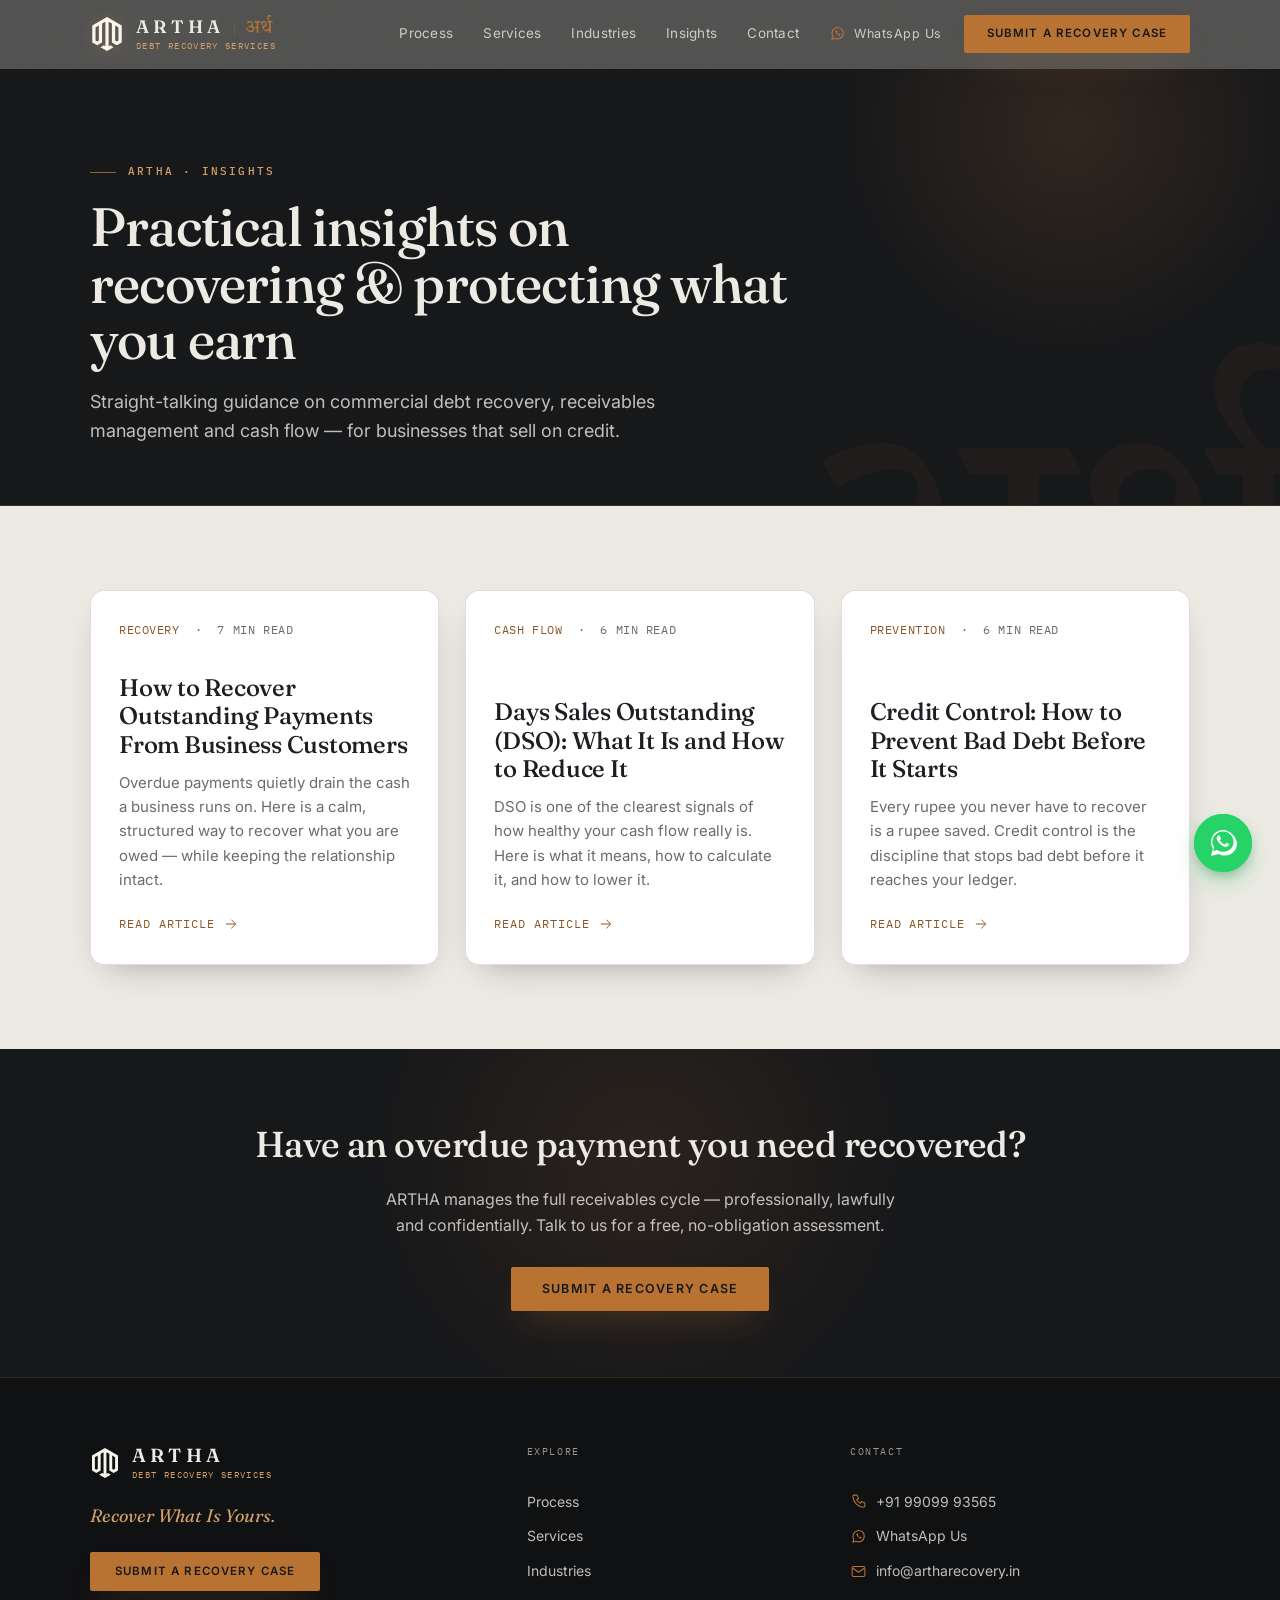
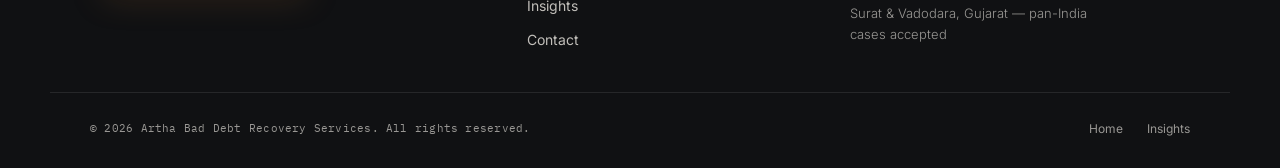
==== blog/index.html @ 4b3d38f6 "Add public Insights blog with 3 articles + SEO - New /blog/ section (listing + 3 articles) in the ch" ====
<!DOCTYPE html>
<html lang="en">
<head>
<meta charset="UTF-8">
<meta name="viewport" content="width=device-width, initial-scale=1.0">
<title>Insights — Commercial Debt Recovery &amp; Cash Flow | ARTHA</title>
<meta name="description" content="Practical insights on commercial debt recovery, receivables management, DSO and cash flow for businesses that sell on credit.">
<meta name="theme-color" content="#17181A">
<link rel="canonical" href="https://artharecovery.in/blog/">
<meta property="og:type" content="website">
<meta property="og:title" content="Insights — Commercial Debt Recovery &amp; Cash Flow | ARTHA">
<meta property="og:description" content="Practical insights on commercial debt recovery, receivables management, DSO and cash flow for businesses that sell on credit.">
<meta property="og:url" content="https://artharecovery.in/blog/">
<meta property="og:site_name" content="ARTHA Debt Recovery Services">
<meta property="og:image" content="https://artharecovery.in/assets/favicon.png">
<meta name="twitter:card" content="summary">
<meta name="twitter:title" content="Insights — Commercial Debt Recovery &amp; Cash Flow | ARTHA">
<meta name="twitter:description" content="Practical insights on commercial debt recovery, receivables management, DSO and cash flow for businesses that sell on credit.">
<link rel="preconnect" href="https://fonts.googleapis.com">
<link rel="preconnect" href="https://fonts.gstatic.com" crossorigin>
<link href="https://fonts.googleapis.com/css2?family=Fraunces:ital,opsz,wght@0,9..144,400;0,9..144,500;0,9..144,600;1,9..144,500;1,9..144,600&family=Inter:wght@300;400;500;600&family=IBM+Plex+Mono:wght@400;500;600&family=Tiro+Devanagari+Sanskrit&display=swap" rel="stylesheet">
<link rel="icon" type="image/svg+xml" href="../assets/favicon.svg">
<link rel="icon" type="image/png" sizes="256x256" href="../assets/favicon.png">
<link rel="apple-touch-icon" href="../assets/favicon.png">
<link rel="stylesheet" href="../style.css">
<script type="application/ld+json">
{
  "@context": "https://schema.org",
  "@type": "Blog",
  "name": "ARTHA Insights",
  "description": "Practical insights on commercial debt recovery, receivables management and cash flow for businesses that sell on credit.",
  "url": "https://artharecovery.in/blog/",
  "publisher": { "@type": "Organization", "name": "ARTHA Debt Recovery Services", "logo": { "@type": "ImageObject", "url": "https://artharecovery.in/assets/favicon.png" } }
}
</script>
</head>
<body>
<a class="skip-link" href="#main">Skip to content</a>
<div class="grain" aria-hidden="true"></div>
<svg width="0" height="0" class="icon-defs" aria-hidden="true" focusable="false" style="position:absolute"><defs>
<symbol id="ic-arrow" viewBox="0 0 24 24"><path d="M5 12h13M13 6l6 6-6 6"/></symbol>
<symbol id="ic-phone" viewBox="0 0 24 24"><path d="M6 3h4l2 5-2.5 1.5a11 11 0 0 0 5 5L16 12l5 2v4a2 2 0 0 1-2 2A16 16 0 0 1 4 5a2 2 0 0 1 2-2z"/></symbol>
<symbol id="ic-whatsapp" viewBox="0 0 24 24"><path d="M4 20l1.4-4.2A8 8 0 1 1 8.6 18.7z"/><path d="M9 9.2c.4 2.2 3.6 5.4 5.8 5.8.7.1 1.4-.6 1.6-1.2.1-.3 0-.5-.2-.6l-1.7-.9c-.2-.1-.4 0-.6.2l-.4.5c-1-.4-2-1.4-2.4-2.4l.5-.4c.2-.2.3-.4.2-.6l-.9-1.7c-.1-.2-.3-.3-.6-.2-.6.2-1.3.9-1.2 1.6z" fill="currentColor" stroke="none"/></symbol>
<symbol id="ic-mail" viewBox="0 0 24 24"><rect x="3" y="5" width="18" height="14" rx="2"/><path d="M4 7.5l8 5.5 8-5.5"/></symbol>
</defs></svg>
<header class="site-header" id="siteHeader">
  <div class="wrap header-row">
    <a class="brand" href="../index.html#top" aria-label="ARTHA Debt Recovery Services — home">
      <img class="brand-mark" src="../assets/logo-mark-white.svg" width="34" height="34" alt="">
      <span class="brand-word">
        <span class="brand-lockup"><span class="brand-en">ARTHA</span><span class="brand-sanskrit" lang="sa">अर्थ</span></span>
        <span class="brand-sub">Debt Recovery Services</span>
      </span>
    </a>
    <nav class="main-nav" aria-label="Primary">
      <a href="../index.html#process">Process</a>
      <a href="../index.html#services">Services</a>
      <a href="../index.html#industries">Industries</a>
      <a href="index.html" aria-current="page">Insights</a>
      <a href="../index.html#contact">Contact</a>
    </nav>
    <div class="header-actions">
      <a class="ghost-link wa-link" href="https://wa.me/919909993565" target="_blank" rel="noopener">
        <svg class="ic ic-sm" aria-hidden="true"><use href="#ic-whatsapp"></use></svg><span>WhatsApp Us</span>
      </a>
      <a class="btn btn-gold nav-cta" href="../index.html#contact">Submit a Recovery Case</a>
    </div>
    <button class="menu-toggle" aria-expanded="false" aria-controls="mobile-nav" aria-label="Open menu"><span></span><span></span><span></span></button>
  </div>
  <nav id="mobile-nav" class="mobile-nav" aria-label="Mobile">
    <a href="../index.html#process">Process</a>
    <a href="../index.html#services">Services</a>
    <a href="../index.html#industries">Industries</a>
    <a href="index.html">Insights</a>
    <a href="../index.html#contact">Contact</a>
    <a class="btn btn-gold" href="../index.html#contact">Submit a Recovery Case</a>
    <a class="ghost-link" href="https://wa.me/919909993565" target="_blank" rel="noopener"><svg class="ic ic-sm" aria-hidden="true"><use href="#ic-whatsapp"></use></svg><span>WhatsApp Us</span></a>
  </nav>
</header>
<main id="main">
  <section class="page-hero">
    <div class="deva-wm" aria-hidden="true" lang="sa">अर्थ</div>
    <div class="wrap">
      <p class="eyebrow">ARTHA · Insights</p>
      <h1>Practical insights on recovering &amp; protecting what you earn</h1>
      <p class="page-sub">Straight-talking guidance on commercial debt recovery, receivables management and cash flow — for businesses that sell on credit.</p>
    </div>
  </section>
  <section class="blog-section">
    <div class="wrap">
      <div class="post-grid">
        <a class="post-card" href="recover-outstanding-payments-from-business-customers.html">
      <p class="meta"><span class="cat">Recovery</span> &nbsp;·&nbsp; 7 min read</p>
      <h2>How to Recover Outstanding Payments From Business Customers</h2>
      <p>Overdue payments quietly drain the cash a business runs on. Here is a calm, structured way to recover what you are owed — while keeping the relationship intact.</p>
      <span class="read">Read article <svg class="ic" aria-hidden="true"><use href="#ic-arrow"></use></svg></span>
    </a><a class="post-card" href="days-sales-outstanding-dso-explained.html">
      <p class="meta"><span class="cat">Cash Flow</span> &nbsp;·&nbsp; 6 min read</p>
      <h2>Days Sales Outstanding (DSO): What It Is and How to Reduce It</h2>
      <p>DSO is one of the clearest signals of how healthy your cash flow really is. Here is what it means, how to calculate it, and how to lower it.</p>
      <span class="read">Read article <svg class="ic" aria-hidden="true"><use href="#ic-arrow"></use></svg></span>
    </a><a class="post-card" href="credit-control-prevent-bad-debt.html">
      <p class="meta"><span class="cat">Prevention</span> &nbsp;·&nbsp; 6 min read</p>
      <h2>Credit Control: How to Prevent Bad Debt Before It Starts</h2>
      <p>Every rupee you never have to recover is a rupee saved. Credit control is the discipline that stops bad debt before it reaches your ledger.</p>
      <span class="read">Read article <svg class="ic" aria-hidden="true"><use href="#ic-arrow"></use></svg></span>
    </a>
      </div>
    </div>
  </section>
  <section class="article-cta">
  <div class="wrap">
    <h2>Have an overdue payment you need recovered?</h2>
    <p>ARTHA manages the full receivables cycle — professionally, lawfully and confidentially. Talk to us for a free, no-obligation assessment.</p>
    <a class="btn btn-gold" href="../index.html#contact">Submit a Recovery Case</a>
  </div>
</section>
</main>
<footer class="site-footer">
  <div class="wrap footer-top">
    <div class="footer-brand">
      <div class="brand brand-footer">
        <img src="../assets/logo-mark-white.svg" width="30" height="30" alt="">
        <span class="brand-word"><span class="brand-en">ARTHA</span><span class="brand-sub">Debt Recovery Services</span></span>
      </div>
      <p class="footer-tag">Recover What Is Yours.</p>
      <a class="btn btn-gold footer-cta" href="../index.html#contact">Submit a Recovery Case</a>
    </div>
    <nav class="footer-nav" aria-label="Footer">
      <p class="footer-col-title">Explore</p>
      <a href="../index.html#process">Process</a>
      <a href="../index.html#services">Services</a>
      <a href="../index.html#industries">Industries</a>
      <a href="index.html">Insights</a>
      <a href="../index.html#contact">Contact</a>
    </nav>
    <div class="footer-contact">
      <p class="footer-col-title">Contact</p>
      <a href="tel:+919909993565"><svg class="ic ic-sm" aria-hidden="true"><use href="#ic-phone"></use></svg>+91 99099 93565</a>
      <a href="https://wa.me/919909993565" target="_blank" rel="noopener"><svg class="ic ic-sm" aria-hidden="true"><use href="#ic-whatsapp"></use></svg>WhatsApp Us</a>
      <a href="mailto:info@artharecovery.in"><svg class="ic ic-sm" aria-hidden="true"><use href="#ic-mail"></use></svg>info@artharecovery.in</a>
      <p class="footer-area">Surat &amp; Vadodara, Gujarat — pan-India cases accepted</p>
    </div>
  </div>
  <div class="wrap footer-bottom">
    <p class="footer-copy">&copy; 2026 Artha Bad Debt Recovery Services. All rights reserved.</p>
    <nav class="footer-legal" aria-label="Legal"><a href="../index.html">Home</a><a href="index.html">Insights</a></nav>
  </div>
</footer>
<div class="wa-float" id="waFloat">
  <div class="wa-bubble" id="waBubble" role="dialog" aria-label="Chat with ARTHA on WhatsApp">
    <button class="wa-bubble-close" id="waBubbleClose" aria-label="Dismiss">&times;</button>
    <p class="wa-bubble-title">We're online</p>
    <p class="wa-bubble-text">Talk to a recovery specialist — confidential &amp; free assessment.</p>
    <a class="wa-bubble-cta" href="https://wa.me/919909993565?text=Hello%20ARTHA%2C%20I%27d%20like%20to%20discuss%20a%20recovery%20case." target="_blank" rel="noopener">Start chat on WhatsApp</a>
  </div>
  <a class="wa-fab" href="https://wa.me/919909993565?text=Hello%20ARTHA%2C%20I%27d%20like%20to%20discuss%20a%20recovery%20case." target="_blank" rel="noopener" aria-label="Chat with ARTHA on WhatsApp">
    <svg class="wa-fab-icon" viewBox="0 0 32 32" aria-hidden="true" fill="currentColor"><path d="M16 3C9.4 3 4 8.4 4 15c0 2.3.7 4.5 1.9 6.4L4 29l7.9-1.9c1.8 1 3.9 1.5 6.1 1.5 6.6 0 12-5.4 12-12S22.6 3 16 3zm0 21.8c-1.9 0-3.7-.5-5.3-1.5l-.4-.2-4.2 1 1.1-4.1-.3-.4C6 18.4 5.4 16.7 5.4 15 5.4 9.2 10.2 4.4 16 4.4S26.6 9.2 26.6 15 21.8 24.8 16 24.8zm5.8-7.9c-.3-.2-1.9-.9-2.2-1s-.5-.2-.7.2-.8 1-1 1.2-.4.3-.7.1c-1.9-.9-3.1-1.7-4.3-3.8-.3-.6.3-.5.9-1.7.1-.2 0-.4 0-.6s-.7-1.7-1-2.3c-.3-.6-.5-.5-.7-.5h-.6c-.2 0-.6.1-.9.4-1 1-1.2 2.4-.5 3.9 1.1 2.3 2.4 4.1 5 5.6 3.2 1.9 3.9 1.4 4.6 1.3.9-.1 1.9-.8 2.2-1.6.3-.8.3-1.4.2-1.6-.1-.1-.3-.2-.6-.4z"/></svg>
    <span class="wa-fab-ping" aria-hidden="true"></span>
  </a>
</div>
<script src="../script.js"></script>
</body>
</html>
---- style.css ----
/* =========================================================
   ARTHA — Commercial Receivables Management
   Design system: Navy · Gold · Cream
   Fraunces (display) · Inter (body) · IBM Plex Mono (data)
   ========================================================= */

:root{
  --ink: #17181A;
  --ink-2: #212227;
  --ink-3: #2B2C31;
  --ink-4: #33343A70;
  --paper: #EDEAE4;
  --paper-2: #E4E0D8;
  --paper-3: #D8D3C8;

  --gold: #B87333;
  --gold-soft: #D3A068;
  --gold-deep: #8C5626;

  --line-on-dark: rgba(184,115,51,0.22);
  --line-on-dark-soft: rgba(184,115,51,0.10);
  --hair-on-dark: rgba(237,234,228,0.10);
  --line-on-light: rgba(23,24,26,0.14);
  --line-on-light-soft: rgba(23,24,26,0.07);

  --ink-text: #1D1E22;
  --muted-light: rgba(237,234,228,0.62);
  --muted-light-2: rgba(237,234,228,0.80);
  --muted-dark: rgba(29,30,34,0.66);

  --font-display: 'Fraunces', Georgia, serif;
  --font-body: 'Inter', -apple-system, BlinkMacSystemFont, sans-serif;
  --font-mono: 'IBM Plex Mono', ui-monospace, monospace;

  --shadow-card: 0 30px 60px -30px rgba(0,0,0,0.6);
  --shadow-soft: 0 14px 34px -18px rgba(23,24,26,0.4);
  --shadow-gold: 0 16px 34px -14px rgba(184,115,51,0.42);

  --ease: cubic-bezier(.2,.6,.2,1);
  --maxw: 1180px;
  --pad: clamp(20px, 5vw, 40px);
}

*{ box-sizing: border-box; }
html{ scroll-behavior: smooth; -webkit-text-size-adjust: 100%; }
html{ scroll-padding-top: 88px; }

body{
  margin:0;
  font-family: var(--font-body);
  color: var(--ink-text);
  background: var(--paper);
  line-height: 1.62;
  font-size: 16px;
  -webkit-font-smoothing: antialiased;
  text-rendering: optimizeLegibility;
  overflow-x: hidden;
}

img{ max-width: 100%; display: block; }
a{ color: inherit; }
:focus-visible{ outline: 2px solid var(--gold); outline-offset: 3px; border-radius: 1px; }

.wrap{ max-width: var(--maxw); margin: 0 auto; padding: 0 var(--pad); position: relative; }

.skip-link{
  position: absolute; left: -999px; top: 0; background: var(--gold); color: var(--ink);
  padding: 10px 16px; z-index: 300; font-weight: 600; text-decoration: none;
}
.skip-link:focus{ left: 12px; top: 12px; }

/* ---------- Typography ---------- */
h1,h2,h3{ font-family: var(--font-display); font-weight: 500; margin: 0; letter-spacing: -0.015em; }

.eyebrow{
  font-family: var(--font-mono); text-transform: uppercase; letter-spacing: 0.2em;
  font-size: 11px; color: var(--gold-soft); margin: 0 0 18px; font-weight: 500;
  display: inline-flex; align-items: center; gap: 12px;
}
.eyebrow::before{ content:''; width: 26px; height: 1px; background: var(--gold); opacity: .8; }
.eyebrow-dark{ color: var(--gold-deep); }
.eyebrow-dark::before{ background: var(--gold-deep); }

.section-head{ max-width: 760px; margin-bottom: clamp(40px, 6vw, 64px); }
.section-title{ font-size: clamp(29px, 4.2vw, 46px); line-height: 1.08; margin-bottom: 20px; max-width: 22ch; }
.section-title-light{ color: var(--paper); }
.section-sub{ max-width: 60ch; color: var(--muted-dark); font-size: clamp(15px, 1.6vw, 17px); font-weight: 400; margin: 0; }
.section-sub-light{ color: var(--muted-light-2); }

/* ---------- Ornament ---------- */
.ornament{ position: relative; height: 8px; width: 120px; margin-bottom: 26px; }
.ornament::before{ content:''; position:absolute; left:0; top:50%; width:100%; height:1px; transform: translateY(-50%);
  background: linear-gradient(90deg, var(--gold), rgba(184,115,51,0)); }
.ornament::after{ content:''; position:absolute; left:0; top:50%; width:6px; height:6px; background: var(--gold);
  transform: translate(0,-50%) rotate(45deg); }

/* ---------- Icons ---------- */
.ic{ width: 24px; height: 24px; fill: none; stroke: currentColor; stroke-width: 1.5;
  stroke-linecap: round; stroke-linejoin: round; flex: none; }
.ic-sm{ width: 17px; height: 17px; }
.ic-lg{ width: 34px; height: 34px; stroke-width: 1.3; }

/* ---------- Buttons ---------- */
.btn{
  display: inline-flex; align-items:center; justify-content:center; gap: 9px;
  padding: 15px 30px; border-radius: 2px; font-weight: 600;
  text-decoration: none; font-size: 12.5px; border: 1px solid transparent;
  transition: transform .22s var(--ease), background .22s var(--ease), box-shadow .22s var(--ease), border-color .22s var(--ease), color .22s var(--ease);
  text-transform: uppercase; letter-spacing: 0.1em; font-family: var(--font-body);
  cursor: pointer; line-height: 1;
}
.btn-gold{ background: var(--gold); color: var(--ink); box-shadow: var(--shadow-gold); }
.btn-gold:hover{ background: var(--gold-soft); transform: translateY(-2px); box-shadow: 0 20px 40px -14px rgba(184,115,51,0.55); }
.btn-ghost{ border-color: rgba(237,234,228,0.32); color: var(--paper); }
.btn-ghost:hover{ border-color: var(--gold); background: rgba(184,115,51,0.08); color: var(--gold-soft); transform: translateY(-2px); }
.btn-block{ width: 100%; }
.btn .ic{ stroke-width: 1.6; }

.ghost-link{
  display: inline-flex; align-items: center; gap: 8px; text-decoration: none;
  font-size: 12.5px; letter-spacing: 0.04em; color: var(--muted-light-2);
  transition: color .2s var(--ease);
}
.ghost-link:hover{ color: var(--gold-soft); }
.ghost-link .ic{ color: var(--gold); }

/* =========================================================
   HEADER
   ========================================================= */
.site-header{
  position: sticky; top:0; z-index: 100;
  background: rgba(23,24,26,0.72);
  backdrop-filter: blur(10px) saturate(120%);
  -webkit-backdrop-filter: blur(10px) saturate(120%);
  border-bottom: 1px solid transparent;
  transition: background .3s var(--ease), border-color .3s var(--ease), box-shadow .3s var(--ease);
}
.site-header.scrolled{
  background: rgba(18,19,21,0.94);
  border-bottom-color: var(--line-on-dark);
  box-shadow: 0 10px 30px -22px rgba(0,0,0,0.8);
}
.header-row{ display:flex; align-items:center; gap: 30px; padding: 15px var(--pad); color: var(--paper); }
.brand{ display:flex; align-items:center; gap:12px; text-decoration:none; color:var(--paper); margin-right: auto; }
.brand-mark{ filter: drop-shadow(0 2px 8px rgba(184,115,51,0.28)); }
.brand-word{ display:flex; flex-direction: column; line-height: 1.25; }
.brand-en{ font-family: var(--font-display); font-size: 18px; letter-spacing: 0.22em; font-weight: 600; }
.brand-sub{ font-family: var(--font-mono); font-size: 8.5px; letter-spacing: 0.16em; color: var(--gold-soft); text-transform: uppercase; margin-top: 2px; }

.main-nav{ display:flex; gap: 30px; font-size: 13.5px; letter-spacing: 0.02em; }
.main-nav a{ text-decoration:none; color: var(--muted-light-2); transition: color .18s; position: relative; padding: 4px 0; }
.main-nav a::after{ content:''; position:absolute; left:0; bottom:0; width:0; height:1px; background: var(--gold); transition: width .25s var(--ease); }
.main-nav a:hover{ color: var(--paper); }
.main-nav a:hover::after{ width: 100%; }

.header-actions{ display:flex; align-items:center; gap: 22px; }
.nav-cta{ padding: 12px 22px; font-size: 11.5px; }

.menu-toggle{ display:none; background:none; border:0; padding:8px; cursor:pointer; }
.menu-toggle span{ display:block; width:24px; height:1.5px; background:var(--gold); margin:5px 0; transition: transform .3s var(--ease), opacity .2s; }
.menu-toggle[aria-expanded="true"] span:nth-child(1){ transform: translateY(6.5px) rotate(45deg); }
.menu-toggle[aria-expanded="true"] span:nth-child(2){ opacity: 0; }
.menu-toggle[aria-expanded="true"] span:nth-child(3){ transform: translateY(-6.5px) rotate(-45deg); }

.mobile-nav{ display:none; flex-direction:column; gap: 4px; padding: 8px var(--pad) 26px; background: rgba(18,19,21,0.98); border-top:1px solid var(--line-on-dark); }
.mobile-nav a{ text-decoration:none; color: var(--muted-light-2); font-size: 15px; padding: 13px 0; border-bottom: 1px solid var(--hair-on-dark); }
.mobile-nav a.btn{ border: 1px solid transparent; justify-content: center; margin-top: 16px; padding: 15px; }
.mobile-nav .ghost-link{ border-bottom: none; padding-top: 18px; justify-content: center; }
.mobile-nav.open{ display:flex; animation: fadeDown .3s var(--ease); }
@keyframes fadeDown{ from{ opacity:0; transform: translateY(-8px);} to{ opacity:1; transform:none;} }

/* =========================================================
   HERO
   ========================================================= */
.hero{
  position: relative; overflow: hidden;
  background:
    radial-gradient(ellipse 900px 560px at 12% -10%, rgba(184,115,51,0.12), transparent 60%),
    radial-gradient(ellipse 800px 560px at 105% 8%, rgba(184,115,51,0.07), transparent 55%),
    var(--ink);
  color: var(--paper);
  padding: clamp(70px, 10vw, 118px) 0 clamp(64px, 8vw, 96px);
  margin-top: -1px;
}
.hero-grid-lines{
  position:absolute; inset:0; pointer-events:none; opacity:.5;
  background-image:
    repeating-linear-gradient(90deg, rgba(184,115,51,0.05) 0 1px, transparent 1px 88px),
    repeating-linear-gradient(0deg, rgba(184,115,51,0.035) 0 1px, transparent 1px 88px);
  mask-image: radial-gradient(ellipse 80% 80% at 60% 40%, #000 30%, transparent 78%);
  -webkit-mask-image: radial-gradient(ellipse 80% 80% at 60% 40%, #000 30%, transparent 78%);
}
.hero-watermark{
  position:absolute; right: -70px; top: 50%; transform: translateY(-50%);
  width: min(560px, 60vw); opacity: 0.04; pointer-events:none; z-index:0;
}
.hero-grid{ display:grid; grid-template-columns: 1.08fr 0.92fr; gap: clamp(40px, 5vw, 68px); align-items:center; position: relative; z-index: 1; }
.hero h1{ font-size: clamp(38px, 5.6vw, 66px); line-height: 1.03; color: var(--paper); font-weight: 500; letter-spacing: -0.02em; }
.hero-h1-accent{ color: var(--gold); font-style: italic; font-weight: 500; }
.hero-sub{ margin: 26px 0 0; max-width: 50ch; color: var(--muted-light-2); font-size: clamp(15.5px, 1.7vw, 17.5px); font-weight: 300; }
.hero-tagline{ margin: 24px 0 34px; font-family: var(--font-display); font-style: italic; font-size: 20px; color: var(--gold-soft); }
.hero-tagline span{ position: relative; padding-left: 40px; }
.hero-tagline span::before{ content:''; position:absolute; left:0; top:50%; width:28px; height:1px; background: var(--gold); }
.hero-actions{ display:flex; gap: 14px; flex-wrap: wrap; }
.hero-trust{ margin: 26px 0 0; font-family: var(--font-mono); font-size: 11.5px; letter-spacing: 0.08em; color: var(--muted-light); text-transform: uppercase; }
.hero-trust .dot{ color: var(--gold); margin: 0 6px; }

/* ----- Recovery Case dashboard ----- */
.case-card{
  background: linear-gradient(160deg, var(--ink-3), var(--ink-2) 70%);
  border: 1px solid var(--line-on-dark); border-radius: 4px;
  padding: 26px 28px 28px; position: relative; overflow: hidden;
  box-shadow: var(--shadow-card);
}
.case-card::after{
  content:''; position:absolute; inset:0; pointer-events:none;
  background: repeating-linear-gradient(115deg, rgba(184,115,51,0.03) 0 1px, transparent 1px 60px);
}
.case-card.framed::before{
  content:''; position:absolute; top:9px; left:9px; right:9px; bottom:9px;
  border: 1px solid var(--line-on-dark-soft); border-radius: 2px; pointer-events:none;
}
.case-card-head{ display:flex; justify-content: space-between; align-items:center; padding-bottom: 16px; border-bottom: 1px solid var(--line-on-dark); margin-bottom: 6px; position: relative; z-index:1; }
.case-tag{ font-family: var(--font-mono); font-size: 11px; letter-spacing: 0.18em; color: var(--gold-soft); text-transform: uppercase; display:inline-flex; align-items:center; gap:9px; font-weight:500; }
.case-sample{ font-family: var(--font-mono); font-size: 9px; letter-spacing: 0.14em; color: var(--muted-light); text-transform: uppercase; border: 1px solid var(--line-on-dark); padding: 3px 8px; border-radius: 2px; }
.case-rows{ margin:0; position: relative; z-index:1; }
.case-row{ display:flex; justify-content: space-between; align-items:center; gap: 16px; padding: 11px 0; border-bottom: 1px solid var(--hair-on-dark); font-family: var(--font-mono); font-size: 13px; }
.case-row:last-child{ border-bottom: none; }
.case-row dt{ color: var(--muted-light); font-weight:400; letter-spacing: 0.02em; }
.case-row dd{ margin:0; color: var(--paper); text-align: right; }
.case-row.emphasis dd{ color: var(--gold-soft); font-size: 16px; font-weight: 600; }
.status-active{ color: #8FD4A0 !important; display:inline-flex; align-items:center; gap: 7px; }
.pulse{ width: 7px; height: 7px; border-radius: 50%; background: #6FCB86; box-shadow: 0 0 0 0 rgba(111,203,134,0.6); animation: pulse 2s infinite; flex:none; }
.case-tag .pulse{ background: var(--gold); box-shadow: 0 0 0 0 rgba(184,115,51,0.6); }
@keyframes pulse{ 0%{ box-shadow: 0 0 0 0 rgba(111,203,134,0.5);} 70%{ box-shadow: 0 0 0 6px rgba(111,203,134,0);} 100%{ box-shadow: 0 0 0 0 rgba(111,203,134,0);} }

.case-progress{ margin-top: 18px; position: relative; z-index:1; }
.case-progress-head{ display:flex; justify-content: space-between; font-family: var(--font-mono); font-size: 11px; letter-spacing: 0.06em; text-transform: uppercase; color: var(--muted-light); margin-bottom: 9px; }
.case-progress-val{ color: var(--gold-soft); font-weight: 600; }
.progress-track{ height: 6px; background: rgba(237,234,228,0.08); border-radius: 3px; overflow: hidden; }
.progress-fill{ display:block; height: 100%; width: 0; background: linear-gradient(90deg, var(--gold-deep), var(--gold)); border-radius: 3px; transition: width 1.4s var(--ease); }
.progress-fill.animate{ width: var(--target); }

.case-stages{ list-style:none; display:flex; margin: 22px 0 0; padding: 0; position: relative; z-index:1; counter-reset: st; }
.case-stages li{ flex:1; text-align:center; font-family: var(--font-mono); font-size: 8.5px; letter-spacing: 0.04em; text-transform: uppercase; color: var(--muted-light); position: relative; padding-top: 16px; }
.case-stages li::before{ content:''; position:absolute; top: 3px; left:50%; transform: translateX(-50%); width: 8px; height: 8px; border-radius:50%; border: 1px solid var(--line-on-dark); background: var(--ink-2); z-index:1; }
.case-stages li::after{ content:''; position:absolute; top: 6.5px; left: 50%; width: 100%; height:1px; background: var(--line-on-dark); }
.case-stages li:last-child::after{ display:none; }
.case-stages li.done{ color: var(--gold-soft); }
.case-stages li.done::before{ background: var(--gold); border-color: var(--gold); }
.case-stages li.done::after{ background: var(--gold); }
.case-stages li.current{ color: var(--paper); }
.case-stages li.current::before{ background: var(--ink); border-color: var(--gold); box-shadow: 0 0 0 3px rgba(184,115,51,0.2); }

/* =========================================================
   Shared section paddings & textures
   ========================================================= */
section{ padding: clamp(64px, 8vw, 104px) 0; position: relative; }

.value, .cashflow, .journey, .industries, .why, .faq{ background: var(--paper); }
.value{ background: var(--paper); }
.problem, .process, .services, .casestudy, .about, .contact{ background: var(--ink); color: var(--paper); }

/* faint ledger-rule texture on light sections */
.value, .journey, .industries, .why, .faq{
  background-image: repeating-linear-gradient(to bottom, transparent 0 33px, rgba(23,24,26,0.028) 33px 34px);
}
/* subtle gold weave on dark sections */
.problem, .process, .services, .about, .contact{
  background-image:
    radial-gradient(ellipse 900px 400px at 90% -5%, rgba(184,115,51,0.05), transparent 60%),
    repeating-linear-gradient(115deg, rgba(184,115,51,0.018) 0 1px, transparent 1px 66px);
}
.cashflow{ background: var(--paper-2); }

/* =========================================================
   VALUE / TRUST
   ========================================================= */
.value-grid{ display:grid; grid-template-columns: repeat(4, 1fr); gap: 1px; background: var(--line-on-light); border: 1px solid var(--line-on-light); }
.value-card{ background: var(--paper); padding: 34px 28px; display:flex; flex-direction: column; gap: 14px; position: relative; transition: background .25s var(--ease); }
.value-card:hover{ background: var(--paper-2); }
.value-no{ font-family: var(--font-mono); font-size: 11px; color: var(--gold-deep); letter-spacing: 0.1em; }
.value-card .ic-lg{ color: var(--gold-deep); margin-top: 4px; }
.value-card h3{ font-size: 20px; font-weight: 500; margin-top: 4px; }
.value-card p{ margin:0; color: var(--muted-dark); font-size: 14.5px; }

/* =========================================================
   PROBLEM
   ========================================================= */
.problem-list{ list-style:none; margin: 0; padding: 0; display:grid; grid-template-columns: repeat(2, 1fr); gap: 0; border-top: 1px solid var(--line-on-dark); }
.problem-list li{
  display:flex; align-items:center; gap: 16px; padding: 20px 4px; font-size: 16px; color: var(--muted-light-2);
  border-bottom: 1px solid var(--line-on-dark); font-weight: 300;
}
.problem-list li:nth-child(odd){ border-right: 1px solid var(--line-on-dark); padding-right: 28px; }
.problem-list li:nth-child(even){ padding-left: 28px; }
.tick{ width: 22px; height: 22px; flex:none; border: 1px solid var(--gold); border-radius: 50%; position: relative; }
.tick::before{ content:''; position:absolute; left:6px; top:10px; width:4px; height:7px; border-right: 1.5px solid var(--gold); border-bottom: 1.5px solid var(--gold); transform: rotate(45deg); }

/* =========================================================
   CASH FLOW
   ========================================================= */
.cashflow-grid{ display:grid; grid-template-columns: 0.95fr 1.05fr; gap: clamp(36px, 5vw, 68px); align-items:center; }
.pull-quote{
  margin: 30px 0 0; padding: 18px 0 4px 26px; border-left: 2px solid var(--gold);
  font-family: var(--font-display); font-style: italic; font-size: clamp(19px, 2.4vw, 25px);
  color: var(--ink-text); font-weight: 500; line-height: 1.35;
}
.cashflow-figure{ margin: 0; }
.cashflow-svg{ width: 100%; height: auto; overflow: visible; }
.cf-grid line{ stroke: var(--line-on-light-soft); stroke-width: 1; }
.cf-area{ opacity: 0; animation: fadeIn 1.2s var(--ease) .3s forwards; }
.cf-line{ fill:none; stroke: var(--gold); stroke-width: 2.4; stroke-linecap: round; stroke-linejoin: round;
  stroke-dasharray: 620; stroke-dashoffset: 620; }
.cf-line.draw{ animation: draw 1.6s var(--ease) forwards; }
.cf-nodes circle{ fill: var(--paper-2); stroke: var(--gold); stroke-width: 2; }
.cf-nodes circle.low{ fill: var(--gold-deep); stroke: var(--gold-deep); }
.cf-nodes circle.high{ fill: var(--gold); }
@keyframes draw{ to{ stroke-dashoffset: 0; } }
@keyframes fadeIn{ to{ opacity: 1; } }
.cashflow-steps{ list-style:none; display:flex; flex-wrap: wrap; gap: 8px 6px; margin: 22px 0 0; padding: 0; counter-reset: cf; }
.cashflow-steps li{ font-family: var(--font-mono); font-size: 10.5px; letter-spacing: 0.03em; text-transform: uppercase; color: var(--muted-dark);
  padding: 6px 12px; border: 1px solid var(--line-on-light); border-radius: 2px; background: var(--paper); }
.cashflow-steps li.low{ color: var(--gold-deep); border-color: var(--gold-deep); }
.cashflow-steps li.high{ color: var(--ink); border-color: var(--gold); background: rgba(184,115,51,0.14); }

/* =========================================================
   PROCESS — 5-stage timeline
   ========================================================= */
.stage-timeline{ list-style:none; margin: 0; padding: 0; display:grid; grid-template-columns: repeat(5, 1fr); gap: 0; position: relative; }
.stage-timeline::before{ content:''; position:absolute; top: 21px; left: 6%; right: 6%; height: 1px; background: linear-gradient(90deg, var(--gold-deep), var(--gold)); z-index:0; transform-origin: left center; }
.js .stage-timeline::before{ transform: scaleX(0); }
.js .stage-timeline.activate::before{ animation: lineGrowX 1.1s var(--ease) forwards; }
@keyframes lineGrowX{ to{ transform: scaleX(1); } }
.stage{ position: relative; padding: 0 16px; text-align: left; }
.stage:first-child{ padding-left: 0; }
.stage-node{ width: 14px; height: 14px; border-radius: 50%; background: var(--ink); border: 2px solid var(--gold); position: relative; z-index: 1; display:block; margin: 15px 0 24px; box-shadow: 0 0 0 6px var(--ink); }
.stage-no{ font-family: var(--font-mono); font-size: 12px; color: var(--gold); letter-spacing: 0.1em; }
.stage h3{ color: var(--paper); font-size: 21px; font-weight: 500; margin: 0 0 10px; }
.stage p{ margin: 0; color: var(--muted-light); font-size: 14px; font-weight: 300; max-width: 22ch; }

/* =========================================================
   RECOVERY JOURNEY
   ========================================================= */
.journey-map{ list-style:none; margin: 0; padding: 0; display:flex; align-items:flex-start; position: relative; }
.journey-map::before{ content:''; position:absolute; top: 7px; left: 0; right: 0; height: 1px; background: linear-gradient(90deg, var(--gold), var(--line-on-light)); z-index: 0; transform-origin: left center; }
.js .journey-map::before{ transform: scaleX(0); }
.js .journey-map.activate::before{ animation: lineGrowX 1.2s var(--ease) forwards; }
.jstep{ flex:1; position: relative; text-align:center; padding: 22px 6px 0; }
.jstep-dot{ position:absolute; top: 0; left:50%; transform: translateX(-50%); width: 15px; height: 15px; border-radius:50%; background: var(--paper); border: 1px solid var(--gold); z-index:1; }
.jstep-dot::after{ content:''; position:absolute; inset: 3px; border-radius:50%; background: var(--gold); opacity:.35; }
.jstep-label{ font-family: var(--font-mono); font-size: 10.5px; letter-spacing: 0.04em; text-transform: uppercase; color: var(--muted-dark); display:block; }
.jstep.alert .jstep-dot{ border-color: var(--gold-deep); }
.jstep.alert .jstep-dot::after{ background: var(--gold-deep); opacity: 1; }
.jstep.alert .jstep-label{ color: var(--gold-deep); }
.jstep.resolved .jstep-dot{ background: var(--gold); border-color: var(--gold); }
.jstep.resolved .jstep-dot::after{ background: var(--ink); opacity:1; inset:4px; }
.jstep.resolved .jstep-label{ color: var(--ink); font-weight: 600; }

/* =========================================================
   SERVICES
   ========================================================= */
.service-grid{ display:grid; grid-template-columns: repeat(4, 1fr); gap: 1px; background: var(--line-on-dark); border: 1px solid var(--line-on-dark); }
.service-card{
  background: var(--ink); padding: 30px 26px; display:flex; flex-direction: column; gap: 12px;
  border-top: 2px solid transparent; transition: background .25s var(--ease), border-color .25s var(--ease), transform .25s var(--ease);
}
.service-card:hover{ background: var(--ink-2); border-top-color: var(--gold); }
.service-top{ display:flex; align-items:center; justify-content: space-between; }
.service-no{ font-family: var(--font-mono); font-size: 11px; color: var(--gold); letter-spacing: 0.1em; }
.service-card .ic{ color: var(--gold-soft); transition: transform .3s var(--ease); }
.service-card:hover .ic{ transform: translateY(-2px) scale(1.06); }
.service-card h3{ color: var(--paper); font-size: 16.5px; font-weight: 600; font-family: var(--font-body); letter-spacing: 0.01em; line-height: 1.32; margin-top: 4px; }
.service-card p{ margin:0; color: var(--muted-light); font-size: 13.5px; font-weight: 300; }

/* =========================================================
   INDUSTRIES
   ========================================================= */
.industry-grid{ display:grid; grid-template-columns: repeat(4, 1fr); gap: 1px; background: var(--line-on-light); border: 1px solid var(--line-on-light); }
.industry-card{ background: var(--paper); padding: 34px 26px; display:flex; flex-direction: column; gap: 18px; transition: background .25s var(--ease); }
.industry-card:hover{ background: var(--paper-2); }
.industry-card .ic-lg{ color: var(--gold-deep); }
.industry-card h3{ font-size: 16px; font-weight: 500; font-family: var(--font-display); }

/* =========================================================
   CASE STUDY
   ========================================================= */
.casestudy{ overflow: hidden; }
.casestudy-watermark{ position:absolute; left: -60px; bottom: -60px; width: min(420px, 45vw); opacity: 0.04; pointer-events:none; }
.casestudy-grid{ display:grid; grid-template-columns: 1.05fr 0.95fr; gap: clamp(36px, 5vw, 64px); align-items:center; position: relative; z-index:1; }
.casestudy-flow{ list-style:none; margin: 34px 0 0; padding: 0; display:flex; flex-wrap: wrap; align-items:center; gap: 10px; }
.casestudy-flow li{ font-family: var(--font-mono); font-size: 11px; letter-spacing: 0.06em; text-transform: uppercase; color: var(--muted-light);
  padding: 8px 14px; border: 1px solid var(--line-on-dark); border-radius: 2px; position: relative; }
.casestudy-flow li:not(:last-child)::after{ content:'→'; position: absolute; right: -13px; top:50%; transform: translateY(-50%); color: var(--gold); font-size: 11px; }
.casestudy-flow li.done{ color: var(--gold-soft); border-color: var(--line-on-dark); background: rgba(184,115,51,0.06); }
.casestudy-flow li.current{ color: var(--ink); background: var(--gold); border-color: var(--gold); font-weight: 600; }

/* =========================================================
   WHY ARTHA
   ========================================================= */
.why-grid{ display:grid; grid-template-columns: repeat(4, 1fr); gap: 1px; background: var(--line-on-light); border: 1px solid var(--line-on-light); }
.why-item{ background: var(--paper); padding: 30px 24px; display:flex; flex-direction: column; gap: 14px; min-height: 128px; transition: background .25s var(--ease); }
.why-item:hover{ background: var(--paper-2); }
.why-no{ font-family: var(--font-mono); font-size: 11px; color: var(--gold-deep); letter-spacing: 0.12em; }
.why-item h3{ font-family: var(--font-display); font-size: 19px; font-weight: 500; margin-top: auto; }

/* =========================================================
   ABOUT
   ========================================================= */
.about{ overflow: hidden; }
.about-watermark{ position:absolute; right: -80px; top: -40px; width: min(460px, 48vw); opacity: 0.035; pointer-events:none; }
.about-grid{ display:grid; grid-template-columns: 150px 1fr; gap: clamp(32px, 5vw, 56px); align-items:start; position: relative; z-index:1; }
.about-mark{ position: relative; padding: 20px; }
.about-mark::before{ content:''; position:absolute; inset:0; border: 1px solid var(--line-on-dark); }
.about-mark::after{ content:''; position:absolute; top:8px; left:8px; width:14px; height:14px; border-top:1px solid var(--gold); border-left:1px solid var(--gold); }
.about-mark img{ opacity: .92; }
.about-copy .lede{ font-family: var(--font-display); font-size: clamp(19px, 2.2vw, 23px); font-style: italic; color: var(--paper); font-weight: 500; margin: 0 0 20px; max-width: 40ch; line-height: 1.4; }
.about-copy p{ color: var(--muted-light-2); max-width: 64ch; margin: 0; font-size: 15.5px; font-weight: 300; }
.about-copy strong{ color: var(--gold-soft); font-weight: 500; }

.vm-grid{ display:grid; grid-template-columns: 1fr 1fr; gap: 1px; margin-top: clamp(40px, 6vw, 60px); background: var(--line-on-dark); border: 1px solid var(--line-on-dark); position: relative; z-index:1; }
.vm-card{ background: var(--ink-2); padding: 38px 34px; }
.vm-numeral{ font-family: var(--font-display); font-style: italic; font-size: 28px; color: var(--gold); display:block; margin-bottom: 16px; }
.vm-card .eyebrow{ margin-bottom: 14px; }
.vm-text{ color: var(--muted-light-2); font-size: 15.5px; max-width: 44ch; margin:0; font-weight: 300; }

.founder-row{ display:flex; align-items:baseline; gap: 18px; margin-top: 44px; padding-top: 30px; border-top: 1px solid var(--line-on-dark); position: relative; z-index:1; }
.founder-label{ font-family: var(--font-mono); font-size: 10.5px; text-transform: uppercase; letter-spacing: 0.16em; color: var(--muted-light); margin:0; }
.founder-name{ font-family: var(--font-display); font-style: italic; font-size: 22px; margin:0; color: var(--paper); }

/* =========================================================
   FAQ
   ========================================================= */
.faq-list{ max-width: 820px; border-top: 1px solid var(--line-on-light); }
.faq-item{ border-bottom: 1px solid var(--line-on-light); }
.faq-item summary{
  list-style: none; cursor: pointer; padding: 24px 0; display:flex; align-items:center; justify-content: space-between; gap: 24px;
  font-family: var(--font-display); font-size: clamp(17px, 2vw, 20px); font-weight: 500; color: var(--ink-text);
  transition: color .2s var(--ease);
}
.faq-item summary::-webkit-details-marker{ display:none; }
.faq-item summary:hover{ color: var(--gold-deep); }
.faq-icon{ width: 18px; height: 18px; flex:none; position: relative; }
.faq-icon::before, .faq-icon::after{ content:''; position:absolute; top:50%; left:50%; background: var(--gold-deep); transition: transform .3s var(--ease); }
.faq-icon::before{ width: 14px; height: 1.5px; transform: translate(-50%,-50%); }
.faq-icon::after{ width: 1.5px; height: 14px; transform: translate(-50%,-50%); }
.faq-item[open] .faq-icon::after{ transform: translate(-50%,-50%) scaleY(0); }
.faq-body{ overflow: hidden; }
.faq-body p{ margin: 0; padding: 0 44px 26px 0; color: var(--muted-dark); font-size: 15.5px; max-width: 68ch; font-weight: 400; }
.faq-item[open] summary{ color: var(--gold-deep); }

/* =========================================================
   CONTACT / FINAL CTA + FORM
   ========================================================= */
.contact{ overflow: hidden; }
.contact-watermark{ position:absolute; right: -70px; bottom: -70px; width: min(440px, 46vw); opacity: 0.04; pointer-events:none; }
.contact-intro{ max-width: 760px; text-align: center; margin-left:auto; margin-right:auto; margin-bottom: clamp(44px, 6vw, 64px); position: relative; z-index:1; }
.contact-intro .eyebrow{ justify-content: center; }
.contact-intro .section-title{ margin-left:auto; margin-right:auto; max-width: 24ch; }
.contact-intro .section-sub{ margin-left:auto; margin-right:auto; }
.contact-cta-row{ display:flex; gap: 14px; justify-content: center; flex-wrap: wrap; margin: 30px 0 0; }
.contact-intro .hero-trust{ text-align:center; }

.contact-grid{ display:grid; grid-template-columns: 0.85fr 1.15fr; gap: clamp(36px, 5vw, 60px); align-items:start; position: relative; z-index:1; }
.contact-list{ list-style:none; padding:0; margin: 0; border-top: 1px solid var(--line-on-dark); }
.contact-list li{ display:flex; flex-direction:column; gap:5px; padding: 20px 0; border-bottom: 1px solid var(--line-on-dark); }
.contact-list li span:first-child{ font-family: var(--font-mono); font-size: 10px; text-transform:uppercase; letter-spacing:0.14em; color: var(--muted-light); }
.contact-list li a{ text-decoration:none; color: var(--gold-soft); font-size: 19px; font-family: var(--font-display); transition: color .2s; }
.contact-list li a:hover{ color: var(--gold); }
.contact-plain{ color: var(--muted-light-2); font-size: 15px; font-weight: 300; }
.contact-note{ margin: 22px 0 0; color: var(--muted-light); font-size: 13.5px; font-weight: 300; font-style: italic; }

.case-form{
  background: linear-gradient(160deg, var(--ink-3), var(--ink-2) 75%);
  border: 1px solid var(--line-on-dark); padding: clamp(24px, 3vw, 34px); border-radius: 4px;
  display:flex; flex-direction:column; gap: 16px; box-shadow: var(--shadow-card);
}
.form-row{ display:grid; grid-template-columns: 1fr 1fr; gap: 16px; }
.case-form label{ display:flex; flex-direction:column; gap:7px; font-size: 10.5px; letter-spacing: 0.06em; color: var(--muted-light); text-transform: uppercase; font-family: var(--font-mono); }
.case-form label em{ color: var(--gold); font-style: normal; }
.case-form input, .case-form select, .case-form textarea{
  background: rgba(23,24,26,0.6); border: 1px solid var(--line-on-dark); color: var(--paper);
  padding: 12px 14px; border-radius: 2px; font-family: var(--font-body); font-size: 14.5px;
  text-transform: none; letter-spacing: normal; transition: border-color .2s var(--ease), background .2s var(--ease);
  width: 100%;
}
.case-form textarea{ resize: vertical; min-height: 84px; }
.case-form select{ appearance: none; -webkit-appearance:none; cursor: pointer;
  background-image: linear-gradient(45deg, transparent 50%, var(--gold) 50%), linear-gradient(135deg, var(--gold) 50%, transparent 50%);
  background-position: right 16px center, right 11px center; background-size: 5px 5px, 5px 5px; background-repeat: no-repeat; padding-right: 34px; }
.case-form input:focus, .case-form select:focus, .case-form textarea:focus{ border-color: var(--gold); background: rgba(23,24,26,0.85); outline: none; }
.case-form [aria-invalid="true"]{ border-color: #C97B6B; }
.case-form input::placeholder, .case-form textarea::placeholder{ color: rgba(237,234,228,0.35); }
.case-form .btn{ margin-top: 4px; }
.form-note{ font-size: 12px; color: var(--muted-light); margin: 2px 0 0; font-style: italic; line-height: 1.5; font-weight: 300; }

/* =========================================================
   FOOTER
   ========================================================= */
.site-footer{ background: #101113; border-top: 1px solid var(--line-on-dark); padding: clamp(48px, 6vw, 66px) 0 30px; }
.footer-top{ display:grid; grid-template-columns: 1.4fr 1fr 1.2fr; gap: 40px; padding-bottom: 40px; border-bottom: 1px solid var(--hair-on-dark); }
.footer-brand .brand-footer{ display:flex; align-items:center; gap: 12px; }
.footer-brand .brand-en{ font-family: var(--font-display); font-size: 19px; letter-spacing: 0.22em; color: var(--paper); }
.footer-brand .brand-sub{ font-family: var(--font-mono); font-size: 8.5px; letter-spacing: 0.16em; color: var(--gold-soft); text-transform: uppercase; }
.footer-tag{ font-family: var(--font-display); font-style: italic; color: var(--gold-soft); margin: 20px 0 22px; font-size: 18px; }
.footer-cta{ padding: 13px 24px; font-size: 11.5px; }
.footer-col-title{ font-family: var(--font-mono); font-size: 10px; text-transform: uppercase; letter-spacing: 0.16em; color: var(--muted-light); margin: 0 0 18px; }
.footer-nav{ display:flex; flex-direction: column; gap: 12px; }
.footer-nav a, .footer-contact a{ text-decoration:none; color: var(--muted-light-2); font-size: 14px; transition: color .2s; display:inline-flex; align-items:center; gap: 9px; width: fit-content; }
.footer-nav a:hover, .footer-contact a:hover{ color: var(--gold-soft); }
.footer-contact{ display:flex; flex-direction: column; gap: 12px; }
.footer-contact .ic{ color: var(--gold); }
.footer-area{ color: var(--muted-light); font-size: 13px; font-weight: 300; margin: 8px 0 0; max-width: 30ch; }

.footer-bottom{ display:flex; align-items:center; justify-content: space-between; flex-wrap: wrap; gap: 14px; padding-top: 26px; }
.footer-copy{ margin:0; font-family: var(--font-mono); font-size: 11px; letter-spacing: 0.02em; color: var(--muted-light); }
.footer-legal{ display:flex; gap: 24px; }
.footer-legal a{ text-decoration:none; color: var(--muted-light); font-size: 12px; transition: color .2s; }
.footer-legal a:hover{ color: var(--gold-soft); }

/* =========================================================
   REVEAL ANIMATIONS
   ========================================================= */
/* content is visible by default; reveal animation only applies when JS is active */
.js .reveal{ opacity: 0; transform: translateY(26px); filter: blur(7px); transition: opacity .8s var(--ease), transform .8s var(--ease), filter .8s var(--ease); will-change: opacity, transform, filter; }
.js .reveal.in{ opacity: 1; transform: none; filter: blur(0); }
.value-grid .reveal, .service-grid .reveal, .industry-grid .reveal, .why-grid .reveal, .faq-list .reveal{ transition-delay: var(--d, 0s); }

/* =========================================================
   RESPONSIVE
   ========================================================= */
@media (max-width: 1080px){
  .value-grid, .service-grid, .industry-grid, .why-grid{ grid-template-columns: repeat(2, 1fr); }
  .stage-timeline{ grid-template-columns: repeat(5, 1fr); }
}

@media (max-width: 920px){
  .main-nav, .header-actions{ display:none; }
  .menu-toggle{ display:block; }
  .hero-grid{ grid-template-columns: 1fr; }
  .hero-visual{ max-width: 460px; }
  .cashflow-grid, .casestudy-grid, .contact-grid, .about-grid{ grid-template-columns: 1fr; }
  .about-mark{ width: fit-content; }
  .vm-grid{ grid-template-columns: 1fr; }
  .problem-list{ grid-template-columns: 1fr; }
  .problem-list li:nth-child(odd){ border-right: none; padding-right: 4px; }
  .problem-list li:nth-child(even){ padding-left: 4px; }

  /* PROCESS -> vertical */
  .stage-timeline{ grid-template-columns: 1fr; gap: 0; }
  .stage-timeline::before{ top: 0; bottom: 0; left: 6px; right: auto; width: 1px; height: auto; background: linear-gradient(to bottom, var(--gold-deep), var(--gold)); }
  .stage, .stage:first-child{ padding: 0 0 30px 32px; }
  .stage:last-child{ padding-bottom: 0; }
  .stage-node{ position:absolute; left: 0; top: 4px; margin: 0; }
  .stage p{ max-width: none; }

  /* JOURNEY -> vertical */
  .journey-map{ flex-direction: column; align-items: stretch; }
  .journey-map::before{ top: 0; bottom: 0; left: 7px; right:auto; width: 1px; height:auto; }
  .jstep{ text-align: left; padding: 0 0 26px 30px; }
  .jstep:last-child{ padding-bottom: 0; }
  .jstep-dot{ left: 0; top: 2px; transform: none; }
}

@media (max-width: 560px){
  :root{ --pad: 20px; }
  .value-grid, .service-grid, .industry-grid, .why-grid{ grid-template-columns: 1fr; }
  .form-row{ grid-template-columns: 1fr; }
  .hero-actions .btn, .contact-cta-row .btn{ width: 100%; }
  .footer-top{ grid-template-columns: 1fr; gap: 32px; }
  .footer-bottom{ flex-direction: column; align-items: flex-start; }
  .case-stages li{ font-size: 7.5px; }
  .case-row.emphasis dd{ font-size: 15px; }
  .hero-tagline span{ padding-left: 0; }
  .hero-tagline span::before{ display:none; }
}

@media (max-width: 380px){
  .case-card{ padding: 22px 20px; }
  .case-row{ font-size: 12px; }
  .casestudy-flow li:not(:last-child)::after{ display:none; }
}

/* =========================================================
   PREMIUM ANIMATION LAYER
   ========================================================= */

/* Scroll progress indicator */
.scroll-progress{
  position: fixed; top: 0; left: 0; height: 2px; width: 0; z-index: 200; pointer-events: none;
  background: linear-gradient(90deg, var(--gold-deep), var(--gold) 60%, var(--gold-soft));
  box-shadow: 0 0 12px rgba(184,115,51,0.55);
  transition: width .12s linear;
}

/* Subtle film grain for an expensive, tactile feel */
.grain{
  position: fixed; inset: 0; z-index: 190; pointer-events: none; opacity: 0.5; mix-blend-mode: soft-light;
  background-image: url("data:image/svg+xml,%3Csvg xmlns='http://www.w3.org/2000/svg' width='140' height='140'%3E%3Cfilter id='n'%3E%3CfeTurbulence type='fractalNoise' baseFrequency='0.85' numOctaves='2' stitchTiles='stitch'/%3E%3C/filter%3E%3Crect width='100%25' height='100%25' filter='url(%23n)' opacity='0.06'/%3E%3C/svg%3E");
}

/* Choreographed hero intro */
@keyframes heroUp{ from{ opacity:0; transform: translateY(28px); } to{ opacity:1; transform:none; } }
@keyframes heroCard{ from{ opacity:0; transform: translateY(34px) scale(.97); } to{ opacity:1; transform:none; } }
.js .hero-anim > *{ opacity: 0; animation: heroUp .95s var(--ease) forwards; }
.js .hero-anim .eyebrow{ animation-delay: .05s; }
.js .hero-anim h1{ animation-delay: .16s; }
.js .hero-anim .hero-sub{ animation-delay: .32s; }
.js .hero-anim .hero-tagline{ animation-delay: .44s; }
.js .hero-anim .hero-actions{ animation-delay: .56s; }
.js .hero-anim .hero-trust{ animation-delay: .68s; }
.js .hero-anim-card{ opacity: 0; animation: heroCard 1.1s var(--ease) .5s forwards; perspective: 1200px; }

/* Ambient gold glow behind the case card */
.hero-anim-card{ position: relative; }
.hero-anim-card::before{
  content:''; position:absolute; inset: 4% 6%; z-index:-1; border-radius: 40px;
  background: radial-gradient(circle at 50% 42%, rgba(184,115,51,0.22), transparent 62%);
  filter: blur(34px); animation: glowPulse 6s ease-in-out infinite;
}
@keyframes glowPulse{ 0%,100%{ opacity:.55; } 50%{ opacity:1; } }

/* Case card float + interactive 3D tilt */
.hero .case-card{ animation: cardFloat 6.5s ease-in-out infinite; transition: transform .3s var(--ease); transform-style: preserve-3d; }
@keyframes cardFloat{ 0%,100%{ transform: translateY(0); } 50%{ transform: translateY(-9px); } }
.hero-anim-card.tilting .case-card{ animation: none; transform: rotateX(var(--ry,0deg)) rotateY(var(--rx,0deg)) translateY(-2px); }

/* Sweeping sheen across the card (slow, faint) */
.hero .case-card .case-card-head{ position: relative; }
.hero .case-card::after{
  background:
    repeating-linear-gradient(115deg, rgba(184,115,51,0.03) 0 1px, transparent 1px 60px),
    linear-gradient(105deg, transparent 40%, rgba(237,234,228,0.05) 48%, transparent 56%);
  background-size: auto, 250% 100%;
  animation: cardSheen 7s ease-in-out infinite;
}
@keyframes cardSheen{ 0%,100%{ background-position: 0 0, 130% 0; } 55%{ background-position: 0 0, -30% 0; } }

/* Gold sheen sweeping the italic accent headline */
.js .hero-h1-accent{
  background: linear-gradient(100deg, var(--gold) 24%, var(--gold-soft) 44%, #FFF6E4 50%, var(--gold-soft) 56%, var(--gold) 76%);
  background-size: 220% auto; -webkit-background-clip: text; background-clip: text;
  -webkit-text-fill-color: transparent; color: transparent;
  animation: sheen 7s linear infinite;
}
@keyframes sheen{ to{ background-position: -220% center; } }

/* Shine sweep on gold buttons */
.btn-gold{ overflow: hidden; }
.btn-gold::after{
  content:''; position:absolute; top:0; left:-140%; width: 55%; height: 100%;
  background: linear-gradient(100deg, transparent, rgba(255,255,255,0.4), transparent);
  transform: skewX(-20deg); pointer-events: none;
}
.btn-gold:hover::after{ animation: btnSweep .85s var(--ease); }
@keyframes btnSweep{ from{ left:-140%; } to{ left: 150%; } }

/* Premium card hover: lift + glow */
.value-card, .industry-card, .why-item{ position: relative; transition: background .3s var(--ease), transform .38s var(--ease), box-shadow .38s var(--ease); }
.value-card:hover, .industry-card:hover, .why-item:hover{ transform: translateY(-5px); box-shadow: 0 26px 44px -28px rgba(23,24,26,0.55); z-index: 2; }
.value-card .ic-lg, .industry-card .ic-lg{ transition: transform .4s var(--ease), color .3s var(--ease); }
.value-card:hover .ic-lg, .industry-card:hover .ic-lg{ transform: translateY(-3px) scale(1.08); color: var(--gold); }
.service-card{ position: relative; }
.service-card:hover{ transform: translateY(-5px); box-shadow: 0 28px 46px -26px rgba(0,0,0,0.6); z-index: 2; }
.faq-item summary:hover .faq-icon{ transform: rotate(90deg); transition: transform .3s var(--ease); }

/* Sequential node activation — process timeline */
.js .stage-node{ transform: scale(0); opacity: 0; transition: transform .55s var(--ease), opacity .4s var(--ease); }
.js .stage-timeline.activate .stage-node{ transform: scale(1); opacity: 1; }
.js .stage-timeline.activate .stage:nth-child(1) .stage-node{ transition-delay: .15s; }
.js .stage-timeline.activate .stage:nth-child(2) .stage-node{ transition-delay: .33s; }
.js .stage-timeline.activate .stage:nth-child(3) .stage-node{ transition-delay: .51s; }
.js .stage-timeline.activate .stage:nth-child(4) .stage-node{ transition-delay: .69s; }
.js .stage-timeline.activate .stage:nth-child(5) .stage-node{ transition-delay: .87s; }

/* Sequential dot activation — journey */
.js .jstep-dot{ transform: translateX(-50%) scale(0); transition: transform .5s var(--ease); }
.js .journey-map.activate .jstep-dot{ transform: translateX(-50%) scale(1); }
.js .journey-map.activate .jstep:nth-child(1) .jstep-dot{ transition-delay: .2s; }
.js .journey-map.activate .jstep:nth-child(2) .jstep-dot{ transition-delay: .35s; }
.js .journey-map.activate .jstep:nth-child(3) .jstep-dot{ transition-delay: .5s; }
.js .journey-map.activate .jstep:nth-child(4) .jstep-dot{ transition-delay: .65s; }
.js .journey-map.activate .jstep:nth-child(5) .jstep-dot{ transition-delay: .8s; }
.js .journey-map.activate .jstep:nth-child(6) .jstep-dot{ transition-delay: .95s; }
.js .journey-map.activate .jstep:nth-child(7) .jstep-dot{ transition-delay: 1.1s; }

/* Cash-flow nodes pop after the line draws */
.js .cf-nodes circle{ opacity: 0; transform: scale(0); transform-origin: center; transform-box: fill-box; }
.js .cf-line.draw ~ .cf-nodes circle{ animation: nodePop .5s var(--ease) forwards; }
.js .cf-line.draw ~ .cf-nodes circle:nth-child(1){ animation-delay: .5s; }
.js .cf-line.draw ~ .cf-nodes circle:nth-child(2){ animation-delay: .8s; }
.js .cf-line.draw ~ .cf-nodes circle:nth-child(3){ animation-delay: 1.1s; }
.js .cf-line.draw ~ .cf-nodes circle:nth-child(4){ animation-delay: 1.4s; }
.js .cf-line.draw ~ .cf-nodes circle:nth-child(5){ animation-delay: 1.7s; }
@keyframes nodePop{ to{ opacity: 1; transform: scale(1); } }

/* Nav scroll-spy active state */
.main-nav a.active{ color: var(--paper); }
.main-nav a.active::after{ width: 100%; }

/* Vertical mobile timelines draw top-to-bottom */
@media (max-width: 920px){
  .js .stage-timeline::before{ transform: scaleY(0); transform-origin: top center; }
  .js .stage-timeline.activate::before{ animation: lineGrowY 1.1s var(--ease) forwards; }
  .js .journey-map::before{ transform: scaleY(0); transform-origin: top center; }
  .js .journey-map.activate::before{ animation: lineGrowY 1.2s var(--ease) forwards; }
  .hero .case-card{ animation: none; }
}
@keyframes lineGrowY{ to{ transform: scaleY(1); } }

/* =========================================================
   FLOATING WHATSAPP
   ========================================================= */
.wa-float{ position: fixed; right: clamp(16px, 3vw, 28px); bottom: clamp(16px, 3vw, 28px); z-index: 195; display: flex; flex-direction: column; align-items: flex-end; gap: 14px; }
.wa-fab{
  position: relative; width: 58px; height: 58px; border-radius: 50%;
  background: #25D366; color: #fff; display: flex; align-items: center; justify-content: center;
  box-shadow: 0 12px 30px -8px rgba(37,211,102,0.55), 0 6px 16px -6px rgba(0,0,0,0.4);
  text-decoration: none; transition: transform .25s var(--ease), box-shadow .25s var(--ease);
}
.wa-fab:hover{ transform: scale(1.07) translateY(-1px); box-shadow: 0 18px 38px -8px rgba(37,211,102,0.65); }
.wa-fab-icon{ width: 32px; height: 32px; }
.wa-fab-ping{ position: absolute; inset: 0; border-radius: 50%; border: 2px solid #25D366; animation: waPing 2.4s var(--ease) infinite; pointer-events: none; }
@keyframes waPing{ 0%{ transform: scale(1); opacity: .7; } 70%,100%{ transform: scale(1.7); opacity: 0; } }

.wa-bubble{
  position: relative; max-width: 264px; background: linear-gradient(165deg, var(--ink-3), var(--ink-2));
  border: 1px solid var(--line-on-dark); border-radius: 12px; padding: 18px 20px 20px; color: var(--paper);
  box-shadow: var(--shadow-card);
  opacity: 0; transform: translateY(14px) scale(.96); pointer-events: none;
  transition: opacity .4s var(--ease), transform .4s var(--ease);
}
.wa-bubble.show{ opacity: 1; transform: none; pointer-events: auto; }
.wa-bubble::after{ content:''; position: absolute; right: 22px; bottom: -7px; width: 14px; height: 14px; background: var(--ink-2); border-right: 1px solid var(--line-on-dark); border-bottom: 1px solid var(--line-on-dark); transform: rotate(45deg); }
.wa-bubble-close{ position: absolute; top: 8px; right: 10px; background: none; border: 0; color: var(--muted-light); font-size: 20px; line-height: 1; cursor: pointer; padding: 4px; transition: color .2s; }
.wa-bubble-close:hover{ color: var(--gold-soft); }
.wa-bubble-title{ font-family: var(--font-mono); font-size: 10px; letter-spacing: 0.16em; text-transform: uppercase; color: #6FCB86; margin: 0 0 8px; display: flex; align-items: center; gap: 8px; }
.wa-bubble-title::before{ content:''; width: 7px; height: 7px; border-radius: 50%; background: #6FCB86; box-shadow: 0 0 0 0 rgba(111,203,134,0.6); animation: pulse 2s infinite; }
.wa-bubble-text{ margin: 0 0 14px; font-size: 13.5px; color: var(--muted-light-2); font-weight: 300; line-height: 1.5; }
.wa-bubble-cta{ display: inline-block; font-family: var(--font-body); font-size: 12px; font-weight: 600; letter-spacing: 0.06em; text-transform: uppercase; color: var(--ink); background: var(--gold); padding: 10px 16px; border-radius: 3px; text-decoration: none; transition: background .2s var(--ease); }
.wa-bubble-cta:hover{ background: var(--gold-soft); }

@media (max-width: 560px){
  .wa-fab{ width: 52px; height: 52px; }
  .wa-fab-icon{ width: 28px; height: 28px; }
  .wa-bubble{ max-width: min(72vw, 260px); }
}

/* =========================================================
   REDUCED MOTION
   ========================================================= */
@media (prefers-reduced-motion: reduce){
  html{ scroll-behavior: auto; }
  .wa-fab-ping{ display: none !important; }
  *{ animation-duration: 0.001ms !important; animation-iteration-count: 1 !important; transition-duration: 0.001ms !important; }
  .reveal{ opacity: 1 !important; transform: none !important; filter: none !important; }
  .hero-anim > *, .hero-anim-card{ opacity: 1 !important; animation: none !important; }
  .cf-line{ stroke-dashoffset: 0 !important; }
  .cf-area{ opacity: 1 !important; }
  .cf-nodes circle{ opacity: 1 !important; transform: none !important; }
  .progress-fill{ width: var(--target) !important; }
  .stage-node, .jstep-dot{ transform: none !important; opacity: 1 !important; }
  .js .stage-timeline::before, .js .journey-map::before{ transform: none !important; }
  .grain, .scroll-progress{ display: none !important; }
  .hero-h1-accent{ -webkit-text-fill-color: var(--gold) !important; color: var(--gold) !important; }
}

/* =========================================================
   SANSKRIT WORDMARK — अर्थ (Artha)
   ========================================================= */
.brand-lockup{ display:inline-flex; align-items:center; gap:10px; }
.brand-sanskrit{
  font-family:'Tiro Devanagari Sanskrit', var(--font-display), serif;
  color: var(--gold); font-size:19px; font-weight:400; line-height:1;
  position:relative; padding-left:11px; transform:translateY(1px);
}
.brand-sanskrit::before{
  content:''; position:absolute; left:0; top:12%; height:76%; width:1px;
  background: var(--line-on-dark);
}
.hero-sanskrit{
  position:absolute; right:1.5%; top:50%; transform:translateY(-50%);
  font-family:'Tiro Devanagari Sanskrit', serif;
  font-size: min(360px, 36vw); line-height:1; color: var(--gold);
  opacity:0.055; pointer-events:none; z-index:0; user-select:none; white-space:nowrap;
}
@media (max-width:760px){ .hero-sanskrit{ font-size:230px; opacity:0.05; right:-6%; } }

/* =========================================================
   BLOG / INSIGHTS
   ========================================================= */
.page-hero{ background: var(--ink); color: var(--paper); padding: clamp(46px,7vw,86px) 0 clamp(38px,6vw,60px); border-bottom: 1px solid var(--line-on-dark); position: relative; overflow: hidden; }
.page-hero .wrap{ position: relative; z-index: 1; }
.page-hero::after{ content:''; position:absolute; right:-4%; top:-46%; width: 520px; height: 520px; background: radial-gradient(circle, rgba(184,115,51,0.16), transparent 62%); pointer-events:none; }
.page-hero .deva-wm{ position:absolute; right: -2%; bottom: -58%; font-family: 'Tiro Devanagari Sanskrit', serif; font-size: 360px; line-height: 1; color: var(--gold); opacity: .05; pointer-events: none; z-index:0; }
.page-hero h1{ font-family: var(--font-display); font-weight: 500; font-size: clamp(32px,5.4vw,54px); line-height: 1.05; color: var(--paper); max-width: 20ch; margin: 0 0 18px; letter-spacing: -0.015em; }
.page-hero .page-sub{ color: var(--muted-light-2); max-width: 60ch; font-size: clamp(15px,1.7vw,18px); margin: 0; }

.back-link{ display:inline-flex; align-items:center; gap:8px; font-family: var(--font-mono); font-size:12px; letter-spacing:.08em; text-transform:uppercase; color: var(--gold-soft); text-decoration:none; transition: color .2s var(--ease); }
.back-link:hover{ color: var(--gold); }
.back-link .ic{ width:16px; height:16px; transform: rotate(180deg); }

.article-meta{ display:flex; flex-wrap:wrap; gap: 8px 18px; align-items:center; margin-top: 22px; font-family: var(--font-mono); font-size: 12px; letter-spacing:.05em; color: var(--muted-light); text-transform:uppercase; }
.article-meta .cat{ color: var(--gold-soft); }
.article-meta .dot{ opacity:.45; }

/* Blog listing */
.blog-section{ background: var(--paper); padding: clamp(46px,7vw,84px) 0; }
.post-grid{ display:grid; grid-template-columns: repeat(auto-fill, minmax(320px, 1fr)); gap: 26px; }
.post-card{ display:flex; flex-direction:column; background:#fff; border:1px solid var(--line-on-light); border-radius:14px; padding: 30px 28px; text-decoration:none; color: var(--ink-text); box-shadow: var(--shadow-soft); transition: transform .22s var(--ease), box-shadow .22s var(--ease), border-color .22s var(--ease); }
.post-card:hover{ transform: translateY(-4px); box-shadow: 0 26px 50px -26px rgba(23,24,26,.42); border-color: rgba(184,115,51,0.35); }
.post-card .meta{ font-family: var(--font-mono); font-size: 11.5px; color: var(--muted-dark); letter-spacing:.05em; text-transform:uppercase; }
.post-card .cat{ color: var(--gold-deep); }
.post-card h2{ font-family: var(--font-display); font-weight:500; font-size: 24px; line-height:1.18; margin:12px 0 12px; letter-spacing:-0.01em; }
.post-card p{ color: var(--muted-dark); font-size: 15px; margin:0 0 22px; flex:1; }
.post-card .read{ font-family: var(--font-mono); font-size:12px; letter-spacing:.08em; text-transform:uppercase; color: var(--gold-deep); display:inline-flex; align-items:center; gap:8px; margin-top:auto; }
.post-card .read .ic{ width:16px; height:16px; transition: transform .2s var(--ease); }
.post-card:hover .read .ic{ transform: translateX(4px); }

/* Article body */
.article-body{ background: var(--paper); padding: clamp(40px,6vw,68px) 0 clamp(48px,7vw,80px); }
.prose{ max-width: 720px; margin: 0 auto; }
.prose > * + *{ margin-top: 1.15em; }
.prose .lead{ font-family: var(--font-display); font-weight: 400; font-size: clamp(19px,2.4vw,22px); line-height: 1.5; color: var(--ink-text); }
.prose h2{ font-family: var(--font-display); font-weight:500; font-size: clamp(23px,3.2vw,31px); line-height:1.16; margin-top: 1.7em; color: var(--ink-text); letter-spacing:-0.015em; }
.prose h3{ font-family: var(--font-display); font-weight:500; font-size: clamp(18px,2.3vw,22px); margin-top: 1.5em; color: var(--ink-text); }
.prose p{ color: var(--muted-dark); font-size: 17px; line-height: 1.75; }
.prose strong{ color: var(--ink-text); font-weight: 600; }
.prose ul, .prose ol{ padding-left: 1.25em; color: var(--muted-dark); font-size: 17px; }
.prose li{ margin-top: .55em; padding-left: .15em; line-height: 1.7; }
.prose li::marker{ color: var(--gold-deep); }
.prose blockquote{ border-left: 3px solid var(--gold); padding: 4px 0 4px 24px; margin: 1.6em 0; font-family: var(--font-display); font-style: italic; font-size: clamp(20px,2.6vw,24px); line-height:1.4; color: var(--ink-text); }
.prose a{ color: var(--gold-deep); text-decoration: underline; text-underline-offset: 3px; }
.prose a:hover{ color: var(--gold); }
.prose hr{ border:0; border-top:1px solid var(--line-on-light); margin: 2.4em 0; }
.article-tail{ max-width:720px; margin: 40px auto 0; padding-top: 26px; border-top:1px solid var(--line-on-light); font-family: var(--font-mono); font-size: 12.5px; color: var(--muted-dark); letter-spacing:.03em; }
.article-tail strong{ color: var(--ink-text); }

/* Article CTA band */
.article-cta{ background: var(--ink); color: var(--paper); padding: clamp(42px,6vw,66px) 0; text-align:center; position:relative; overflow:hidden; }
.article-cta::after{ content:''; position:absolute; left:50%; top:-60%; transform:translateX(-50%); width: 620px; height: 620px; background: radial-gradient(circle, rgba(184,115,51,0.12), transparent 62%); pointer-events:none; }
.article-cta .wrap{ position:relative; z-index:1; }
.article-cta h2{ font-family: var(--font-display); font-weight:500; color: var(--paper); font-size: clamp(24px,3.4vw,36px); margin: 0 0 14px; letter-spacing:-0.015em; }
.article-cta p{ color: var(--muted-light-2); max-width: 52ch; margin: 0 auto 28px; }
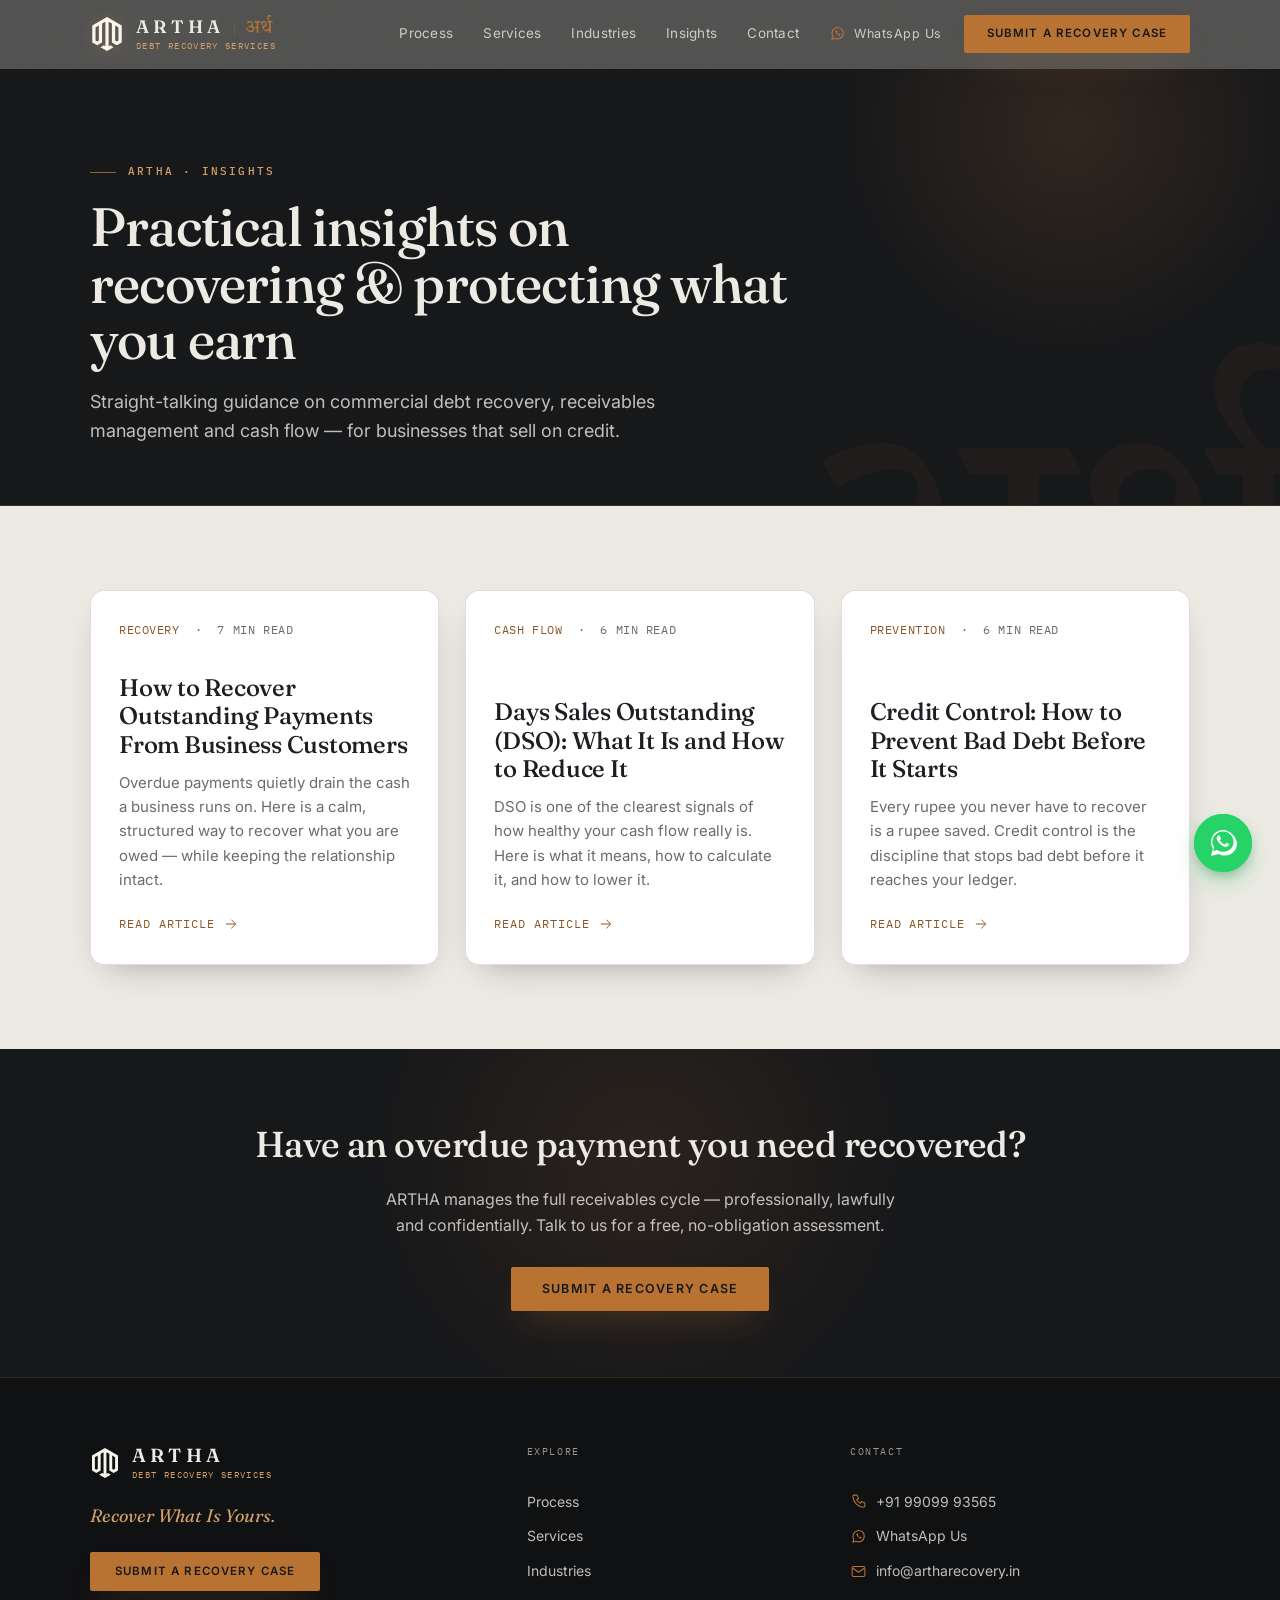
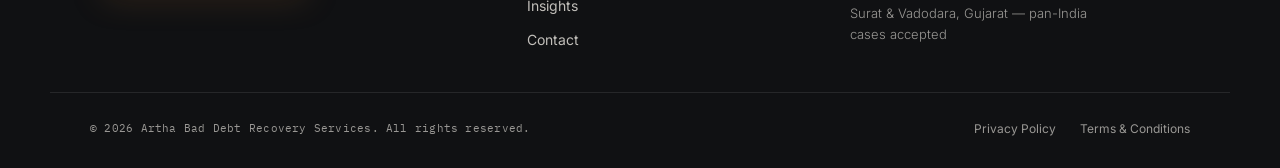
==== commit 45d16d42: "Add working contact form, legal pages, and social share banner - Contact form now delivers enquiries" ====
--- a/blog/index.html
+++ b/blog/index.html
@@ -12,8 +12,10 @@
 <meta property="og:description" content="Practical insights on commercial debt recovery, receivables management, DSO and cash flow for businesses that sell on credit.">
 <meta property="og:url" content="https://artharecovery.in/blog/">
 <meta property="og:site_name" content="ARTHA Debt Recovery Services">
-<meta property="og:image" content="https://artharecovery.in/assets/favicon.png">
-<meta name="twitter:card" content="summary">
+<meta property="og:image" content="https://artharecovery.in/assets/og-image.png">
+<meta property="og:image:width" content="1200">
+<meta property="og:image:height" content="630">
+<meta name="twitter:card" content="summary_large_image">
 <meta name="twitter:title" content="Insights — Commercial Debt Recovery &amp; Cash Flow | ARTHA">
 <meta name="twitter:description" content="Practical insights on commercial debt recovery, receivables management, DSO and cash flow for businesses that sell on credit.">
 <link rel="preconnect" href="https://fonts.googleapis.com">
@@ -144,7 +146,7 @@
   </div>
   <div class="wrap footer-bottom">
     <p class="footer-copy">&copy; 2026 Artha Bad Debt Recovery Services. All rights reserved.</p>
-    <nav class="footer-legal" aria-label="Legal"><a href="../index.html">Home</a><a href="index.html">Insights</a></nav>
+    <nav class="footer-legal" aria-label="Legal"><a href="../privacy.html">Privacy Policy</a><a href="../terms.html">Terms &amp; Conditions</a></nav>
   </div>
 </footer>
 <div class="wa-float" id="waFloat">
--- a/style.css
+++ b/style.css
@@ -842,3 +842,17 @@
 .article-cta .wrap{ position:relative; z-index:1; }
 .article-cta h2{ font-family: var(--font-display); font-weight:500; color: var(--paper); font-size: clamp(24px,3.4vw,36px); margin: 0 0 14px; letter-spacing:-0.015em; }
 .article-cta p{ color: var(--muted-light-2); max-width: 52ch; margin: 0 auto 28px; }
+
+/* Contact form success panel */
+.form-success{ text-align:center; padding: clamp(28px,5vw,44px) clamp(20px,4vw,36px); border:1px solid var(--line-on-dark); border-radius: 14px; background: rgba(184,115,51,0.05); animation: fadeUp .5s var(--ease) both; }
+.form-success-mark{ width: 62px; height: 62px; border-radius: 50%; margin: 0 auto 20px; display:flex; align-items:center; justify-content:center; color: var(--gold); background: rgba(184,115,51,0.14); border:1px solid var(--line-on-dark); }
+.form-success-mark svg{ width: 30px; height: 30px; }
+.form-success h3{ font-family: var(--font-display); font-weight:500; color: var(--paper); font-size: clamp(20px,2.8vw,26px); margin: 0 0 12px; }
+.form-success p{ color: var(--muted-light-2); max-width: 46ch; margin: 0 auto 24px; font-size: 15px; }
+@keyframes fadeUp{ from{ opacity:0; transform: translateY(14px);} to{ opacity:1; transform:none; } }
+
+/* Legal pages */
+.legal-meta{ font-family: var(--font-mono); font-size: 12.5px; letter-spacing:.04em; color: var(--muted-dark); text-transform: uppercase; }
+.legal-note{ background: rgba(184,115,51,0.06); border:1px solid var(--line-on-light); border-left:3px solid var(--gold); border-radius: 8px; padding: 16px 20px; font-size: 15px; color: var(--muted-dark); }
+.legal-note strong{ color: var(--ink-text); }
+.legal-prose h2{ font-size: clamp(20px,2.6vw,26px); }
